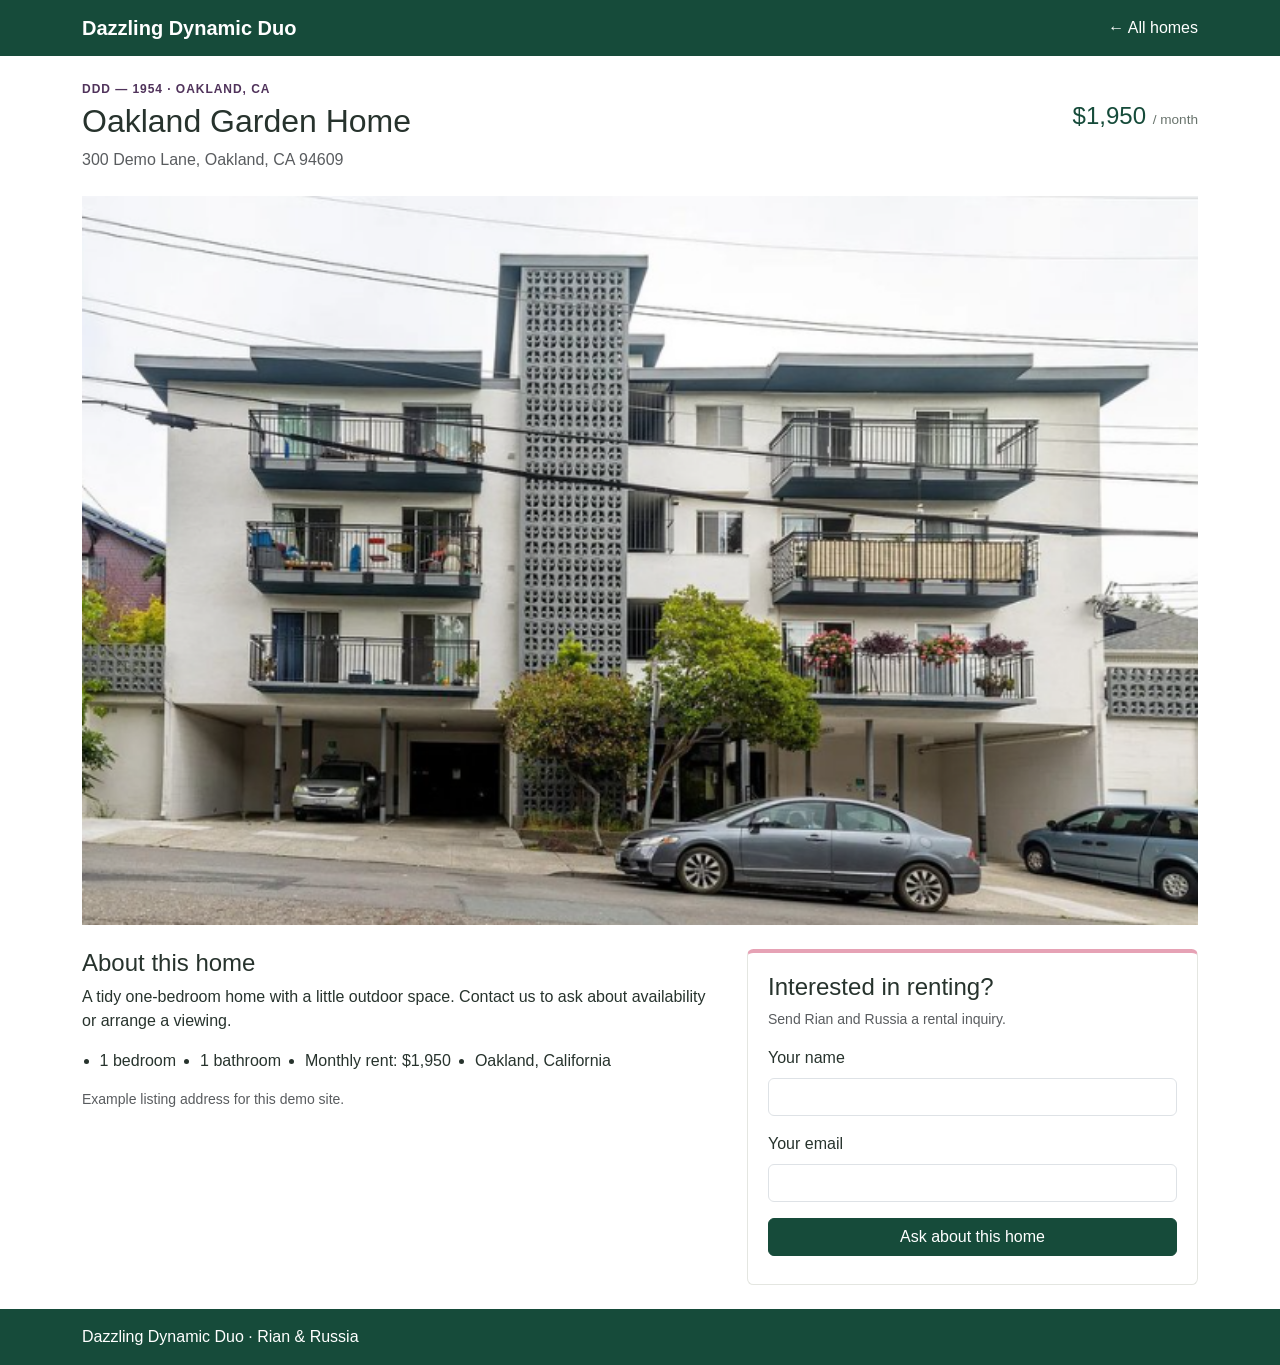
==== property-1954.html @ 0c5ea636 "first draft" ====
<!doctype html>
<html lang="en">
<head>
  <meta charset="utf-8">
  <meta name="viewport" content="width=device-width, initial-scale=1">
  <title>Oakland Garden Home | Dazzling Dynamic Duo</title>
  <link href="https://cdn.jsdelivr.net/npm/bootstrap@5.3.3/dist/css/bootstrap.min.css" rel="stylesheet">
  <link rel="stylesheet" href="style.css">
</head>
<body>
  <nav class="navbar navbar-expand-lg navbar-dark site-nav"><div class="container"><a class="navbar-brand fw-bold" href="index.html">Dazzling Dynamic Duo</a><a class="nav-link text-white ms-auto" href="index.html">← All homes</a></div></nav>
  <main class="container py-4">
    <p class="eyebrow mb-1">DDD — 1954 · OAKLAND, CA</p>
    <div class="d-flex flex-wrap justify-content-between align-items-start gap-3 mb-4">
      <div><h1 class="h2">Oakland Garden Home</h1><p class="text-muted mb-0">300 Demo Lane, Oakland, CA 94609</p></div>
      <p class="rent h4 mb-0">$1,950 <span>/ month</span></p>
    </div>
    <div class="home-photo home-photo-large mb-4"><img src="assets/property-1954.png" alt="Oakland apartment building with balconies"></div>
    <div class="row g-4">
      <section class="col-lg-7">
        <h2 class="h4">About this home</h2>
        <p>A tidy one-bedroom home with a little outdoor space. Contact us to ask about availability or arrange a viewing.</p>
        <ul class="home-facts">
          <li>1 bedroom</li><li>1 bathroom</li><li>Monthly rent: $1,950</li><li>Oakland, California</li>
        </ul>
        <p class="small text-muted">Example listing address for this demo site.</p>
      </section>
      <section class="col-lg-5">
        <div class="inquiry-card">
          <h2 class="h4">Interested in renting?</h2>
          <p class="small text-muted">Send Rian and Russia a rental inquiry.</p>
          <form class="rental-form" data-property="Oakland Garden Home — DDD-1954" data-rent="$1,950 per month">
            <label class="form-label" for="name">Your name</label>
            <input class="form-control mb-3" id="name" name="name" autocomplete="name" required>
            <label class="form-label" for="email">Your email</label>
            <input class="form-control mb-3" id="email" name="email" type="email" autocomplete="email" required>
            <button class="btn btn-primary w-100" type="submit">Ask about this home</button>
            <p class="form-note mt-2 mb-0" aria-live="polite"></p>
          </form>
        </div>
      </section>
    </div>
  </main>
  <footer class="site-footer py-3"><div class="container">Dazzling Dynamic Duo · Rian &amp; Russia</div></footer>
  <script src="app.js"></script>
</body>
</html>
---- style.css ----
:root {
  --forest: #164b3a;
  --plum: #50335b;
  --pink: #e6a2b5;
  --cream: #f7f5ef;
}

body {
  color: #27332d;
  font-family: Arial, Helvetica, sans-serif;
}

.site-nav {
  background: var(--forest);
}

.site-nav .navbar-brand,
.site-nav .nav-link {
  color: #fff;
}

.intro {
  color: #fff;
  background: var(--forest);
}

.intro .lead {
  color: #e2e9e3;
}

.eyebrow {
  color: var(--plum);
  font-size: .75rem;
  font-weight: 700;
  letter-spacing: .08em;
  text-transform: uppercase;
}

.intro .eyebrow {
  color: var(--pink);
}

.listing-card {
  border-color: #e4e6e1;
}

.listing-card .card-body {
  padding: 1.25rem;
}

.home-photo {
  display: grid;
  min-height: 205px;
  place-items: center;
  overflow: hidden;
  color: var(--forest);
  background: linear-gradient(135deg, #e8eee8, #f3e8ec);
  font-size: .9rem;
  font-weight: 700;
}

.home-photo img {
  display: block;
  width: 100%;
  height: 100%;
  min-height: inherit;
  object-fit: cover;
}

.home-photo-large {
  min-height: 340px;
}

.rent {
  color: var(--forest);
  white-space: nowrap;
}

.rent span {
  color: #68736c;
  font-size: .85rem;
  font-weight: 400;
}

.btn-primary {
  border-color: var(--forest);
  background: var(--forest);
}

.btn-primary:hover,
.btn-primary:focus {
  border-color: #10392c;
  background: #10392c;
}

.about-section {
  background: var(--cream);
}

.home-facts {
  display: flex;
  flex-wrap: wrap;
  gap: .6rem 1.5rem;
  padding-left: 1.1rem;
}

.inquiry-card {
  padding: 1.25rem;
  border: 1px solid #e4e6e1;
  border-top: 4px solid var(--pink);
  border-radius: .4rem;
}

.form-note {
  color: var(--forest);
  font-size: .85rem;
}

.site-footer {
  color: #fff;
  background: var(--forest);
}

.site-footer a {
  color: #fff;
}

@media (max-width: 575.98px) {
  .home-photo-large {
    min-height: 230px;
  }
}
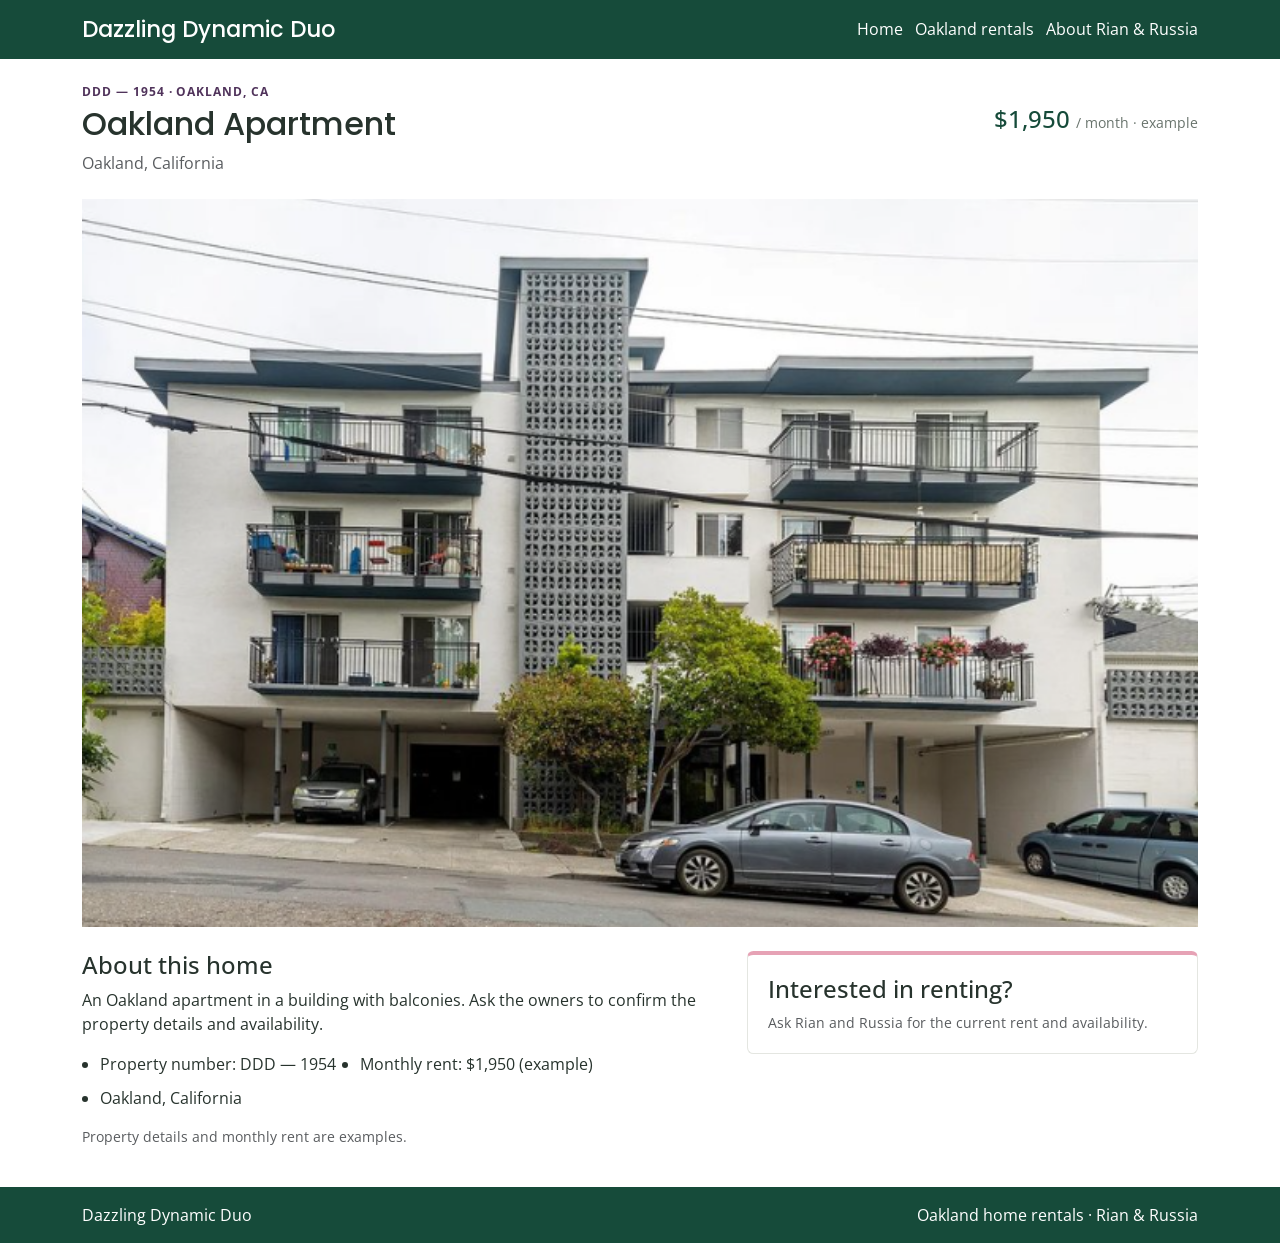
==== commit 258ee200: "first draft" ====
--- a/property-1954.html
+++ b/property-1954.html
@@ -4,44 +4,37 @@
   <meta charset="utf-8">
   <meta name="viewport" content="width=device-width, initial-scale=1">
   <title>Oakland Garden Home | Dazzling Dynamic Duo</title>
+  <link href="https://fonts.googleapis.com/css2?family=Open+Sans:wght@400;600;700&family=Poppins:wght@400;600;700&display=swap" rel="stylesheet">
   <link href="https://cdn.jsdelivr.net/npm/bootstrap@5.3.3/dist/css/bootstrap.min.css" rel="stylesheet">
   <link rel="stylesheet" href="style.css">
 </head>
 <body>
-  <nav class="navbar navbar-expand-lg navbar-dark site-nav"><div class="container"><a class="navbar-brand fw-bold" href="index.html">Dazzling Dynamic Duo</a><a class="nav-link text-white ms-auto" href="index.html">← All homes</a></div></nav>
+  <header class="site-header"><div class="container"><h1 id="site-title"><a href="index.html">Dazzling Dynamic Duo</a></h1><nav aria-label="Main navigation"><a href="index.html" class="nav-link">Home</a><a href="index.html#homes" class="nav-link">Oakland rentals</a><a href="index.html#about" class="nav-link">About Rian &amp; Russia</a></nav></div></header>
   <main class="container py-4">
     <p class="eyebrow mb-1">DDD — 1954 · OAKLAND, CA</p>
     <div class="d-flex flex-wrap justify-content-between align-items-start gap-3 mb-4">
-      <div><h1 class="h2">Oakland Garden Home</h1><p class="text-muted mb-0">300 Demo Lane, Oakland, CA 94609</p></div>
-      <p class="rent h4 mb-0">$1,950 <span>/ month</span></p>
+      <div><h1 class="h2">Oakland Apartment</h1><p class="text-muted mb-0">Oakland, California</p></div>
+      <p class="rent h4 mb-0">$1,950 <span>/ month · example</span></p>
     </div>
     <div class="home-photo home-photo-large mb-4"><img src="assets/property-1954.png" alt="Oakland apartment building with balconies"></div>
     <div class="row g-4">
       <section class="col-lg-7">
         <h2 class="h4">About this home</h2>
-        <p>A tidy one-bedroom home with a little outdoor space. Contact us to ask about availability or arrange a viewing.</p>
+        <p>An Oakland apartment in a building with balconies. Ask the owners to confirm the property details and availability.</p>
         <ul class="home-facts">
-          <li>1 bedroom</li><li>1 bathroom</li><li>Monthly rent: $1,950</li><li>Oakland, California</li>
+          <li>Property number: DDD — 1954</li><li>Monthly rent: $1,950 (example)</li><li>Oakland, California</li>
         </ul>
-        <p class="small text-muted">Example listing address for this demo site.</p>
+        <p class="small text-muted">Property details and monthly rent are examples.</p>
       </section>
       <section class="col-lg-5">
         <div class="inquiry-card">
           <h2 class="h4">Interested in renting?</h2>
-          <p class="small text-muted">Send Rian and Russia a rental inquiry.</p>
-          <form class="rental-form" data-property="Oakland Garden Home — DDD-1954" data-rent="$1,950 per month">
-            <label class="form-label" for="name">Your name</label>
-            <input class="form-control mb-3" id="name" name="name" autocomplete="name" required>
-            <label class="form-label" for="email">Your email</label>
-            <input class="form-control mb-3" id="email" name="email" type="email" autocomplete="email" required>
-            <button class="btn btn-primary w-100" type="submit">Ask about this home</button>
-            <p class="form-note mt-2 mb-0" aria-live="polite"></p>
-          </form>
+          <p class="small text-muted mb-0">Ask Rian and Russia for the current rent and availability.</p>
         </div>
       </section>
     </div>
   </main>
-  <footer class="site-footer py-3"><div class="container">Dazzling Dynamic Duo · Rian &amp; Russia</div></footer>
-  <script src="app.js"></script>
+  <footer class="site-footer py-3"><div class="container d-flex flex-wrap justify-content-between gap-2"><a href="index.html">Dazzling Dynamic Duo</a><span>Oakland home rentals · Rian &amp; Russia</span></div></footer>
+  <script src="https://cdn.jsdelivr.net/npm/bootstrap@5.3.3/dist/js/bootstrap.bundle.min.js"></script>
 </body>
 </html>
--- a/style.css
+++ b/style.css
@@ -7,16 +7,46 @@
 
 body {
   color: #27332d;
-  font-family: Arial, Helvetica, sans-serif;
+  font-family: "Open Sans", sans-serif;
 }
 
-.site-nav {
+h1 {
+  font-family: "Poppins", sans-serif;
+}
+
+.site-header {
+  padding: 1rem 0;
   background: var(--forest);
 }
 
-.site-nav .navbar-brand,
-.site-nav .nav-link {
+.site-header .container {
+  display: flex;
+  flex-wrap: wrap;
+  align-items: center;
+  justify-content: space-between;
+  gap: .75rem 2rem;
+}
+
+#site-title {
+  margin: 0;
+  font-size: 1.4rem;
+}
+
+#site-title a,
+.site-header .nav-link {
   color: #fff;
+  text-decoration: none;
+}
+
+.site-header nav {
+  display: flex;
+  flex-wrap: wrap;
+  gap: .25rem .75rem;
+}
+
+.site-header .nav-link:hover,
+.site-footer a:hover {
+  color: var(--pink);
 }
 
 .intro {
@@ -123,6 +153,7 @@
 
 .site-footer a {
   color: #fff;
+  text-decoration: none;
 }
 
 @media (max-width: 575.98px) {
